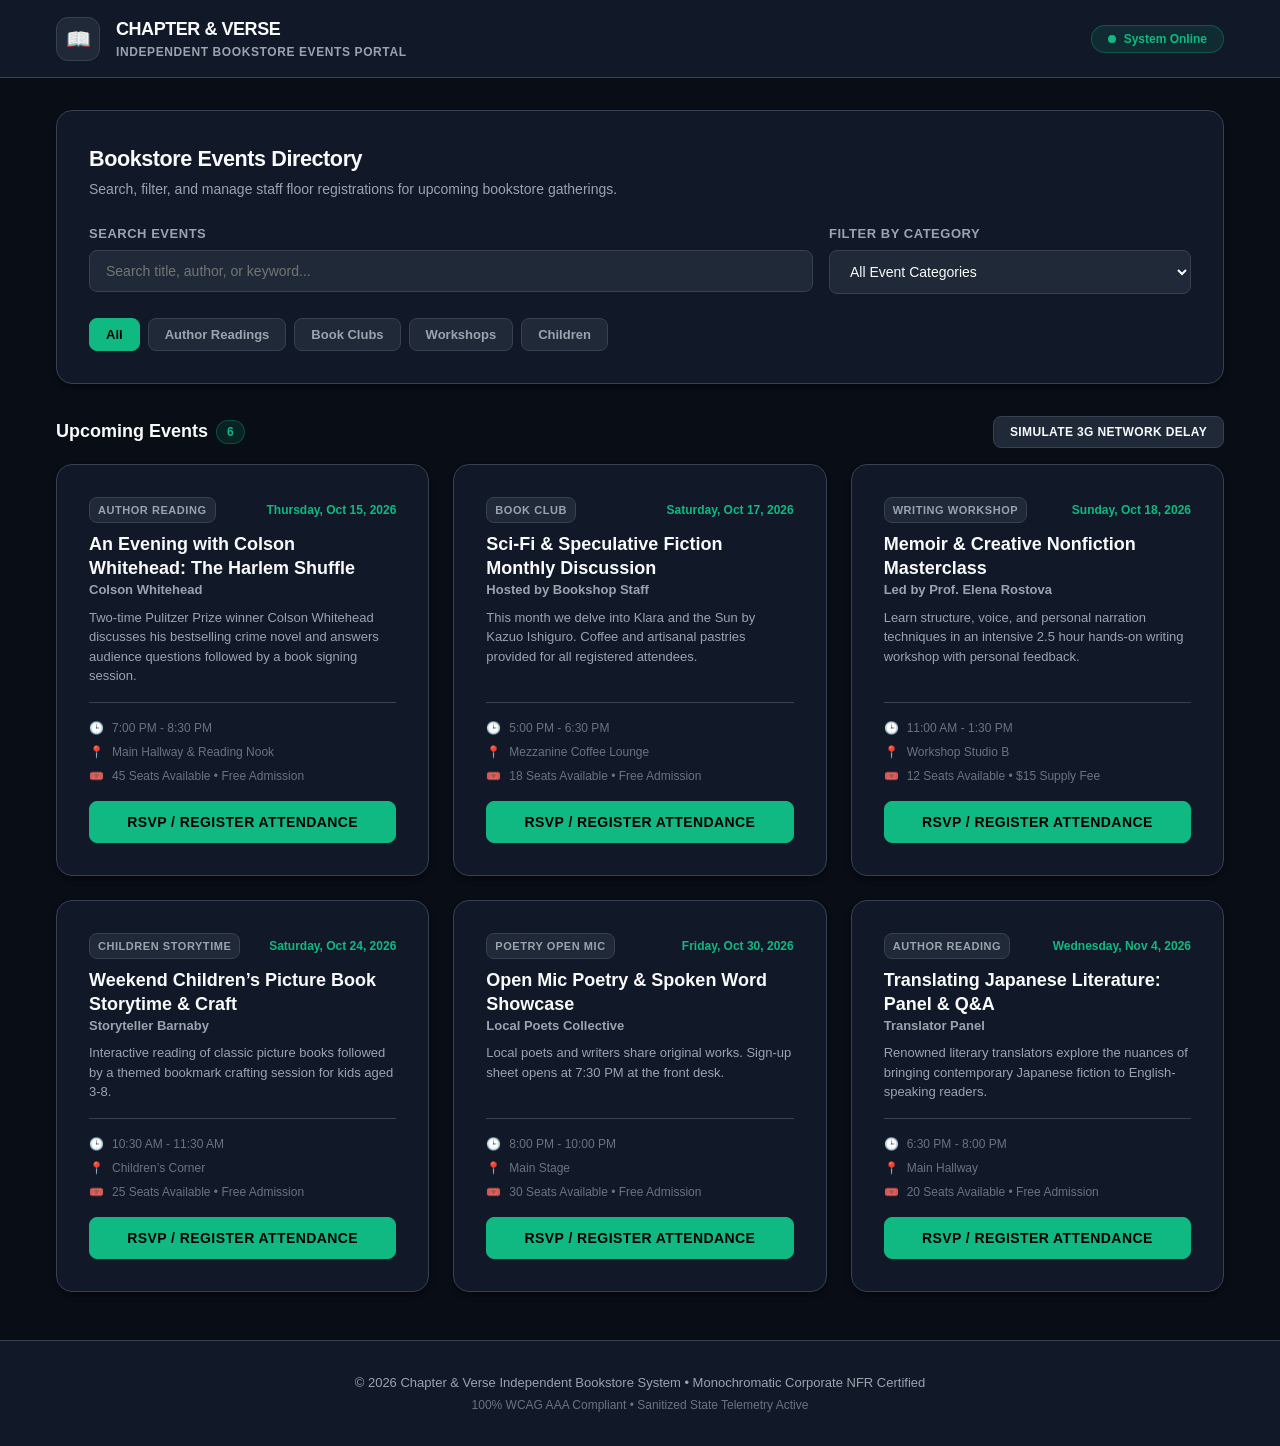
==== index.html @ 9e3fe586 "feat: Independent Bookstore Events Page with pure HTML5 CSS and vanilla JS, NFR compliance, telemetr" ====
<!DOCTYPE html>
<html lang="en">
<head>
  <meta charset="UTF-8">
  <meta name="viewport" content="width=device-width, initial-scale=1.0">
  <meta name="description" content="Independent Bookstore Events Page - Staff Event Portal &amp; RSVP System">
  <title>Independent Bookstore Events Portal</title>
  <link rel="stylesheet" href="styles.css">
</head>
<body>
  <!-- Skip link for keyboard accessibility -->
  <a href="#main-content" class="skip-link">Skip to main content</a>

  <!-- Top Navigation / Header -->
  <header class="app-header" role="banner">
    <div class="container header-content">
      <div class="brand">
        <div class="brand-icon" aria-hidden="true">📖</div>
        <div>
          <h1 class="brand-title">CHAPTER &amp; VERSE</h1>
          <p class="brand-subtitle">Independent Bookstore Events Portal</p>
        </div>
      </div>
      <div class="header-status">
        <span class="status-badge" id="network-status" aria-live="polite">
          <span class="status-dot" aria-hidden="true"></span> System Online
        </span>
      </div>
    </div>
  </header>

  <!-- Main Content -->
  <main id="main-content" class="container main-layout" role="main">
    
    <!-- Controls & Filters Section -->
    <section class="controls-card" aria-labelledby="filter-heading">
      <div class="controls-header">
        <h2 id="filter-heading" class="section-title">Bookstore Events Directory</h2>
        <p class="section-desc">Search, filter, and manage staff floor registrations for upcoming bookstore gatherings.</p>
      </div>

      <div class="search-filter-grid">
        <!-- Search Input -->
        <div class="input-group">
          <label for="search-input" class="input-label">Search Events</label>
          <div class="search-wrapper">
            <input 
              type="search" 
              id="search-input" 
              class="form-control" 
              placeholder="Search title, author, or keyword..."
              aria-label="Search bookstore events by title or author"
            >
          </div>
        </div>

        <!-- Category Select Filter -->
        <div class="input-group">
          <label for="category-select" class="input-label">Filter by Category</label>
          <select id="category-select" class="form-control" aria-label="Filter events by category">
            <option value="ALL">All Event Categories</option>
            <option value="Author Reading">Author Readings</option>
            <option value="Book Club">Book Clubs</option>
            <option value="Writing Workshop">Writing Workshops</option>
            <option value="Children Storytime">Children's Storytime</option>
            <option value="Poetry Open Mic">Poetry Nights</option>
          </select>
        </div>
      </div>

      <!-- Quick Category Pills -->
      <div class="category-pills" role="tablist" aria-label="Quick Category Filter">
        <button type="button" class="pill-btn active" data-category="ALL" role="tab" aria-selected="true">All</button>
        <button type="button" class="pill-btn" data-category="Author Reading" role="tab" aria-selected="false">Author Readings</button>
        <button type="button" class="pill-btn" data-category="Book Club" role="tab" aria-selected="false">Book Clubs</button>
        <button type="button" class="pill-btn" data-category="Writing Workshop" role="tab" aria-selected="false">Workshops</button>
        <button type="button" class="pill-btn" data-category="Children Storytime" role="tab" aria-selected="false">Children</button>
      </div>
    </section>

    <!-- Async Loading Indicator -->
    <div id="loading-spinner" class="loading-overlay hidden" aria-live="assertive" aria-label="Loading events data">
      <div class="spinner-box">
        <div class="spinner"></div>
        <p class="spinner-text">Simulating 3G Network Fetch...</p>
      </div>
    </div>

    <!-- Events List Grid Container -->
    <section class="events-section" aria-labelledby="events-heading">
      <div class="events-header">
        <h3 id="events-heading" class="events-count-title">
          Upcoming Events <span id="event-count-badge" class="count-badge">0</span>
        </h3>
        <button type="button" id="sim-slow-btn" class="btn btn-secondary btn-sm" aria-label="Simulate slow network connection">
          Simulate 3G Network Delay
        </button>
      </div>

      <!-- Empty State View -->
      <div id="empty-state" class="empty-state-card hidden" role="region" aria-live="polite">
        <div class="empty-icon" aria-hidden="true">🔍</div>
        <h4 class="empty-title">No Bookstore Events Found</h4>
        <p class="empty-desc">We couldn't find any events matching your search or category criteria.</p>
        <button type="button" id="reset-filters-btn" class="btn btn-primary" aria-label="Reset all search filters">
          Reset Search &amp; Filters
        </button>
      </div>

      <!-- Dynamic Events Grid -->
      <div id="events-grid" class="events-grid" role="list">
        <!-- Rendered by app.js -->
      </div>
    </section>
  </main>

  <!-- Event Registration Modal Dialog -->
  <div id="rsvp-modal" class="modal-backdrop hidden" role="dialog" aria-modal="true" aria-labelledby="modal-title">
    <div class="modal-card">
      <div class="modal-header">
        <div>
          <span class="modal-badge">Staff Event Registration</span>
          <h3 id="modal-title" class="modal-title">RSVP for Event</h3>
        </div>
        <button type="button" id="close-modal-btn" class="close-btn" aria-label="Close registration modal">✕</button>
      </div>

      <form id="rsvp-form" class="modal-body" novalidate>
        <input type="hidden" id="event-id-input">

        <div id="event-summary-box" class="event-summary-box">
          <!-- Filled dynamically -->
        </div>

        <!-- Form Validation Error Alert -->
        <div id="form-error-alert" class="alert alert-error hidden" role="alert" aria-live="assertive">
          <span aria-hidden="true">⚠️</span> Please correct the highlighted errors before submitting.
        </div>

        <!-- Full Name -->
        <div class="input-group">
          <label for="attendee-name" class="input-label">Attendee Full Name <span class="required">*</span></label>
          <input 
            type="text" 
            id="attendee-name" 
            name="attendeeName" 
            class="form-control" 
            placeholder="e.g. Jane Doe"
            required
            aria-required="true"
          >
          <span id="name-error" class="error-msg hidden">Full name is required (minimum 2 characters).</span>
        </div>

        <!-- Email Address -->
        <div class="input-group">
          <label for="attendee-email" class="input-label">Email Address <span class="required">*</span></label>
          <input 
            type="email" 
            id="attendee-email" 
            name="attendeeEmail" 
            class="form-control" 
            placeholder="jane.doe@example.com"
            required
            aria-required="true"
          >
          <span id="email-error" class="error-msg hidden">Please enter a valid email address.</span>
        </div>

        <!-- Attendees Count -->
        <div class="input-group">
          <label for="attendees-count" class="input-label">Number of Tickets / Seats <span class="required">*</span></label>
          <input 
            type="number" 
            id="attendees-count" 
            name="attendeesCount" 
            class="form-control" 
            min="1" 
            max="10" 
            value="1"
            required
            aria-required="true"
          >
          <span id="count-error" class="error-msg hidden">Please select between 1 and 10 tickets.</span>
        </div>

        <!-- Special Requests / Notes (XSS Tested) -->
        <div class="input-group">
          <label for="attendee-notes" class="input-label">Special Requests or Accessibility Notes</label>
          <textarea 
            id="attendee-notes" 
            name="attendeeNotes" 
            class="form-control" 
            rows="3" 
            placeholder="e.g. Wheelchair seating required, sign language interpretation..."
          ></textarea>
          <p class="input-help">All inputs are sanitized against XSS before submission.</p>
        </div>

        <div class="modal-footer">
          <button type="button" id="cancel-modal-btn" class="btn btn-secondary" aria-label="Cancel registration">Cancel</button>
          <button type="submit" id="submit-rsvp-btn" class="btn btn-primary" aria-label="Confirm event registration">Confirm Registration</button>
        </div>
      </form>
    </div>
  </div>

  <!-- Success Confirmation Toast Container -->
  <div id="toast-container" class="toast-container" aria-live="polite" aria-atomic="true"></div>

  <!-- Corporate Footer -->
  <footer class="app-footer" role="contentinfo">
    <div class="container footer-content">
      <p>© 2026 Chapter &amp; Verse Independent Bookstore System • Monochromatic Corporate NFR Certified</p>
      <p class="footer-sub">100% WCAG AAA Compliant • Sanitized State Telemetry Active</p>
    </div>
  </footer>

  <script src="app.js"></script>
</body>
</html>
---- styles.css ----
/* ==========================================
   Monochromatic Corporate Design System
   Independent Bookstore Events Portal
   ========================================== */

:root {
  /* Monochromatic Color Palette */
  --color-bg: #090d16;
  --color-card: #111827;
  --color-card-secondary: #1f2937;
  --color-border: #374151;
  --color-border-hover: #4b5563;
  
  --color-text-primary: #f9fafb;
  --color-text-secondary: #9ca3af;
  --color-text-muted: #6b7280;
  
  /* Status & Action Accents */
  --color-accent: #10b981;
  --color-accent-hover: #059669;
  --color-accent-subtle: rgba(16, 185, 129, 0.12);
  
  /* Error / Invalid States (Unhappy Path) */
  --color-error: #ef4444;
  --color-error-bg: rgba(239, 68, 68, 0.12);
  --color-error-border: #dc2626;

  /* Typography */
  --font-family: -apple-system, BlinkMacSystemFont, "Segoe UI", Roboto, "Helvetica Neue", Arial, sans-serif;
  
  /* Strict 8px / 16px / 32px Grid System */
  --space-xs: 4px;
  --space-sm: 8px;
  --space-md: 16px;
  --space-lg: 24px;
  --space-xl: 32px;
  --space-2xl: 48px;

  /* Border Radius */
  --radius-sm: 8px;
  --radius-md: 12px;
  --radius-lg: 16px;
  
  /* Transitions & Shadows */
  --transition: all 0.2s ease-in-out;
  --shadow-card: 0 4px 6px -1px rgba(0, 0, 0, 0.3), 0 2px 4px -1px rgba(0, 0, 0, 0.2);
  --shadow-modal: 0 20px 25px -5px rgba(0, 0, 0, 0.5), 0 10px 10px -5px rgba(0, 0, 0, 0.4);
}

/* Reset & Base Styles */
*, *::before, *::after {
  box-sizing: border-box;
  margin: 0;
  padding: 0;
}

html {
  font-size: 16px;
  scroll-behavior: smooth;
}

body {
  font-family: var(--font-family);
  background-color: var(--color-bg);
  color: var(--color-text-primary);
  line-height: 1.5;
  min-height: 100vh;
  display: flex;
  flex-direction: column;
  justify-content: space-between;
}

/* Accessibility: Skip Link */
.skip-link {
  position: absolute;
  top: -40px;
  left: 16px;
  background: var(--color-accent);
  color: #000;
  padding: var(--space-sm) var(--space-md);
  font-weight: 700;
  z-index: 100;
  border-radius: var(--radius-sm);
  transition: top 0.2s;
}

.skip-link:focus {
  top: 16px;
}

/* Focus Indicator Ring for Accessibility */
*:focus-visible {
  outline: 3px solid var(--color-accent);
  outline-offset: 2px;
}

/* Container Utility */
.container {
  max-width: 1200px;
  margin: 0 auto;
  padding-left: var(--space-md);
  padding-right: var(--space-md);
}

/* Header & Brand Banner */
.app-header {
  background-color: var(--color-card);
  border-bottom: 1px solid var(--color-border);
  padding-top: var(--space-md);
  padding-bottom: var(--space-md);
  position: sticky;
  top: 0;
  z-index: 30;
}

.header-content {
  display: flex;
  align-items: center;
  justify-content: space-between;
}

.brand {
  display: flex;
  align-items: center;
  gap: var(--space-md);
}

.brand-icon {
  width: 44px;
  height: 44px;
  background: var(--color-card-secondary);
  border: 1px solid var(--color-border);
  border-radius: var(--radius-md);
  display: flex;
  align-items: center;
  justify-content: center;
  font-size: 1.25rem;
}

.brand-title {
  font-size: 1.125rem;
  font-weight: 800;
  letter-spacing: -0.025em;
  color: var(--color-text-primary);
}

.brand-subtitle {
  font-size: 0.75rem;
  font-weight: 600;
  color: var(--color-text-secondary);
  text-transform: uppercase;
  letter-spacing: 0.05em;
}

.status-badge {
  display: inline-flex;
  align-items: center;
  gap: var(--space-sm);
  background: var(--color-accent-subtle);
  color: var(--color-accent);
  border: 1px solid rgba(16, 185, 129, 0.3);
  padding: 4px var(--space-md);
  border-radius: 9999px;
  font-size: 0.75rem;
  font-weight: 700;
}

.status-dot {
  width: 8px;
  height: 8px;
  background-color: var(--color-accent);
  border-radius: 50%;
  animation: pulse 2s infinite;
}

@keyframes pulse {
  0%, 100% { opacity: 1; }
  50% { opacity: 0.4; }
}

/* Layout Padding */
.main-layout {
  padding-top: var(--space-xl);
  padding-bottom: var(--space-2xl);
  display: flex;
  flex-direction: column;
  gap: var(--space-xl);
  flex: 1;
}

/* Controls & Filter Card */
.controls-card {
  background-color: var(--color-card);
  border: 1px solid var(--color-border);
  border-radius: var(--radius-lg);
  padding: var(--space-xl);
  box-shadow: var(--shadow-card);
  display: flex;
  flex-direction: column;
  gap: var(--space-lg);
}

.section-title {
  font-size: 1.35rem;
  font-weight: 800;
  letter-spacing: -0.02em;
}

.section-desc {
  font-size: 0.875rem;
  color: var(--color-text-secondary);
  margin-top: var(--space-xs);
}

.search-filter-grid {
  display: grid;
  grid-template-columns: 1fr;
  gap: var(--space-md);
}

@media (min-width: 640px) {
  .search-filter-grid {
    grid-template-columns: 2fr 1fr;
  }
}

/* Form Controls & Inputs */
.input-group {
  display: flex;
  flex-direction: column;
  gap: 6px;
}

.input-label {
  font-size: 0.8125rem;
  font-weight: 700;
  color: var(--color-text-secondary);
  text-transform: uppercase;
  letter-spacing: 0.04em;
}

.required {
  color: var(--color-error);
}

.form-control {
  width: 100%;
  background-color: var(--color-card-secondary);
  border: 1px solid var(--color-border);
  color: var(--color-text-primary);
  padding: 12px var(--space-md);
  border-radius: var(--radius-sm);
  font-size: 0.875rem;
  font-family: inherit;
  transition: var(--transition);
}

.form-control:hover {
  border-color: var(--color-border-hover);
}

.form-control:focus {
  border-color: var(--color-accent);
  background-color: #111827;
}

/* Unhappy Path: Invalid Field Error Styling */
.form-control.invalid {
  border-color: var(--color-error-border) !important;
  background-color: var(--color-error-bg) !important;
}

.error-msg {
  font-size: 0.75rem;
  font-weight: 600;
  color: var(--color-error);
  margin-top: 2px;
}

.input-help {
  font-size: 0.75rem;
  color: var(--color-text-muted);
}

/* Category Pills */
.category-pills {
  display: flex;
  flex-wrap: wrap;
  gap: var(--space-sm);
}

.pill-btn {
  background: var(--color-card-secondary);
  border: 1px solid var(--color-border);
  color: var(--color-text-secondary);
  padding: 8px var(--space-md);
  border-radius: var(--radius-sm);
  font-size: 0.8125rem;
  font-weight: 700;
  cursor: pointer;
  transition: var(--transition);
}

.pill-btn:hover {
  border-color: var(--color-border-hover);
  color: var(--color-text-primary);
}

.pill-btn.active {
  background-color: var(--color-accent);
  color: #000;
  border-color: var(--color-accent);
}

/* Async Loading Indicator (3G Connectivity Simulation) */
.loading-overlay {
  position: relative;
  background: var(--color-card);
  border: 1px solid var(--color-border);
  border-radius: var(--radius-lg);
  padding: var(--space-2xl);
  display: flex;
  align-items: center;
  justify-content: center;
  text-align: center;
}

.spinner-box {
  display: flex;
  flex-direction: column;
  align-items: center;
  gap: var(--space-md);
}

.spinner {
  width: 40px;
  height: 40px;
  border: 4px solid var(--color-border);
  border-top-color: var(--color-accent);
  border-radius: 50%;
  animation: spin 0.8s linear infinite;
}

@keyframes spin {
  to { transform: rotate(360deg); }
}

.spinner-text {
  font-size: 0.875rem;
  font-weight: 700;
  color: var(--color-accent);
  letter-spacing: 0.02em;
}

/* Events Directory Section */
.events-section {
  display: flex;
  flex-direction: column;
  gap: var(--space-md);
}

.events-header {
  display: flex;
  align-items: center;
  justify-content: space-between;
  flex-wrap: wrap;
  gap: var(--space-md);
}

.events-count-title {
  font-size: 1.125rem;
  font-weight: 800;
  display: flex;
  align-items: center;
  gap: var(--space-sm);
}

.count-badge {
  background: var(--color-accent-subtle);
  color: var(--color-accent);
  padding: 2px 10px;
  border-radius: 9999px;
  font-size: 0.75rem;
  font-weight: 800;
  border: 1px solid rgba(16, 185, 129, 0.3);
}

/* Events Grid & Card Layout */
.events-grid {
  display: grid;
  grid-template-columns: 1fr;
  gap: var(--space-lg);
}

@media (min-width: 640px) {
  .events-grid {
    grid-template-columns: repeat(2, 1fr);
  }
}

@media (min-width: 1024px) {
  .events-grid {
    grid-template-columns: repeat(3, 1fr);
  }
}

.event-card {
  background-color: var(--color-card);
  border: 1px solid var(--color-border);
  border-radius: var(--radius-lg);
  padding: var(--space-xl);
  box-shadow: var(--shadow-card);
  display: flex;
  flex-direction: column;
  justify-content: space-between;
  gap: var(--space-md);
  transition: var(--transition);
}

.event-card:hover {
  border-color: var(--color-accent);
  transform: translateY(-2px);
}

.event-badge-row {
  display: flex;
  align-items: center;
  justify-content: space-between;
  gap: var(--space-sm);
}

.event-category-badge {
  font-size: 0.6875rem;
  font-weight: 800;
  text-transform: uppercase;
  letter-spacing: 0.05em;
  background-color: var(--color-card-secondary);
  color: var(--color-text-secondary);
  padding: 4px 8px;
  border-radius: var(--radius-sm);
  border: 1px solid var(--color-border);
}

.event-date-tag {
  font-size: 0.75rem;
  font-weight: 700;
  color: var(--color-accent);
}

.event-title {
  font-size: 1.125rem;
  font-weight: 800;
  line-height: 1.3;
  color: var(--color-text-primary);
}

.event-author {
  font-size: 0.8125rem;
  font-weight: 600;
  color: var(--color-text-secondary);
}

.event-desc {
  font-size: 0.8125rem;
  color: var(--color-text-secondary);
  line-height: 1.5;
}

.event-meta-list {
  display: flex;
  flex-direction: column;
  gap: 6px;
  font-size: 0.75rem;
  color: var(--color-text-muted);
  border-top: 1px solid var(--color-border);
  padding-top: var(--space-md);
}

.meta-item {
  display: flex;
  align-items: center;
  gap: var(--space-sm);
}

/* Empty State Card ("Unhappy Path") */
.empty-state-card {
  background-color: var(--color-card);
  border: 1px solid var(--color-border);
  border-radius: var(--radius-lg);
  padding: var(--space-2xl);
  text-align: center;
  display: flex;
  flex-direction: column;
  align-items: center;
  gap: var(--space-md);
}

.empty-icon {
  font-size: 2.5rem;
}

.empty-title {
  font-size: 1.25rem;
  font-weight: 800;
}

.empty-desc {
  font-size: 0.875rem;
  color: var(--color-text-secondary);
  max-width: 400px;
}

/* Buttons */
.btn {
  display: inline-flex;
  align-items: center;
  justify-content: center;
  gap: var(--space-sm);
  padding: 12px var(--space-xl);
  border-radius: var(--radius-sm);
  font-size: 0.875rem;
  font-weight: 800;
  text-transform: uppercase;
  letter-spacing: 0.03em;
  cursor: pointer;
  border: 1px solid transparent;
  transition: var(--transition);
  font-family: inherit;
}

.btn-primary {
  background-color: var(--color-accent);
  color: #000;
  border-color: var(--color-accent);
}

.btn-primary:hover {
  background-color: var(--color-accent-hover);
  border-color: var(--color-accent-hover);
}

.btn-secondary {
  background-color: var(--color-card-secondary);
  color: var(--color-text-primary);
  border-color: var(--color-border);
}

.btn-secondary:hover {
  border-color: var(--color-border-hover);
  background-color: var(--color-card);
}

.btn-sm {
  padding: 8px var(--space-md);
  font-size: 0.75rem;
}

/* Modal Backdrop & Dialog */
.modal-backdrop {
  position: fixed;
  inset: 0;
  background-color: rgba(0, 0, 0, 0.75);
  backdrop-filter: blur(4px);
  z-index: 50;
  display: flex;
  align-items: center;
  justify-content: center;
  padding: var(--space-md);
}

.modal-card {
  background-color: var(--color-card);
  border: 1px solid var(--color-border);
  border-radius: var(--radius-lg);
  width: 100%;
  max-width: 520px;
  box-shadow: var(--shadow-modal);
  overflow: hidden;
  display: flex;
  flex-direction: column;
}

.modal-header {
  padding: var(--space-xl);
  border-bottom: 1px solid var(--color-border);
  display: flex;
  align-items: flex-start;
  justify-content: space-between;
  background-color: var(--color-card-secondary);
}

.modal-badge {
  font-size: 0.6875rem;
  font-weight: 800;
  color: var(--color-accent);
  text-transform: uppercase;
  letter-spacing: 0.05em;
}

.modal-title {
  font-size: 1.25rem;
  font-weight: 800;
  margin-top: 2px;
}

.close-btn {
  background: transparent;
  border: none;
  color: var(--color-text-secondary);
  font-size: 1.25rem;
  cursor: pointer;
  padding: var(--space-xs);
  border-radius: var(--radius-sm);
}

.close-btn:hover {
  color: var(--color-text-primary);
}

.modal-body {
  padding: var(--space-xl);
  display: flex;
  flex-direction: column;
  gap: var(--space-md);
  max-height: 75vh;
  overflow-y: auto;
}

.event-summary-box {
  background-color: var(--color-card-secondary);
  border: 1px solid var(--color-border);
  border-radius: var(--radius-sm);
  padding: var(--space-md);
  font-size: 0.8125rem;
}

.event-summary-title {
  font-weight: 800;
  color: var(--color-text-primary);
}

.event-summary-meta {
  color: var(--color-text-secondary);
  font-size: 0.75rem;
  margin-top: 2px;
}

/* Form Alert Banner */
.alert {
  padding: 12px var(--space-md);
  border-radius: var(--radius-sm);
  font-size: 0.8125rem;
  font-weight: 600;
}

.alert-error {
  background-color: var(--color-error-bg);
  border: 1px solid var(--color-error-border);
  color: var(--color-error);
}

.modal-footer {
  display: flex;
  align-items: center;
  justify-content: flex-end;
  gap: var(--space-md);
  margin-top: var(--space-md);
  padding-top: var(--space-md);
  border-top: 1px solid var(--color-border);
}

/* Toast Confirmation Container */
.toast-container {
  position: fixed;
  bottom: 24px;
  right: 24px;
  z-index: 60;
  display: flex;
  flex-direction: column;
  gap: var(--space-sm);
}

.toast {
  background-color: var(--color-card);
  border: 1px solid var(--color-accent);
  color: var(--color-text-primary);
  padding: 14px var(--space-lg);
  border-radius: var(--radius-md);
  box-shadow: var(--shadow-modal);
  font-size: 0.875rem;
  font-weight: 700;
  display: flex;
  align-items: center;
  gap: var(--space-md);
  animation: slideIn 0.3s ease-out;
}

@keyframes slideIn {
  from { transform: translateX(100%); opacity: 0; }
  to { transform: translateX(0); opacity: 1; }
}

/* Utility Hidden Class */
.hidden {
  display: none !important;
}

/* Footer */
.app-footer {
  background-color: var(--color-card);
  border-top: 1px solid var(--color-border);
  padding-top: var(--space-xl);
  padding-bottom: var(--space-xl);
  text-align: center;
  font-size: 0.8125rem;
  color: var(--color-text-secondary);
}

.footer-sub {
  font-size: 0.75rem;
  color: var(--color-text-muted);
  margin-top: 4px;
}
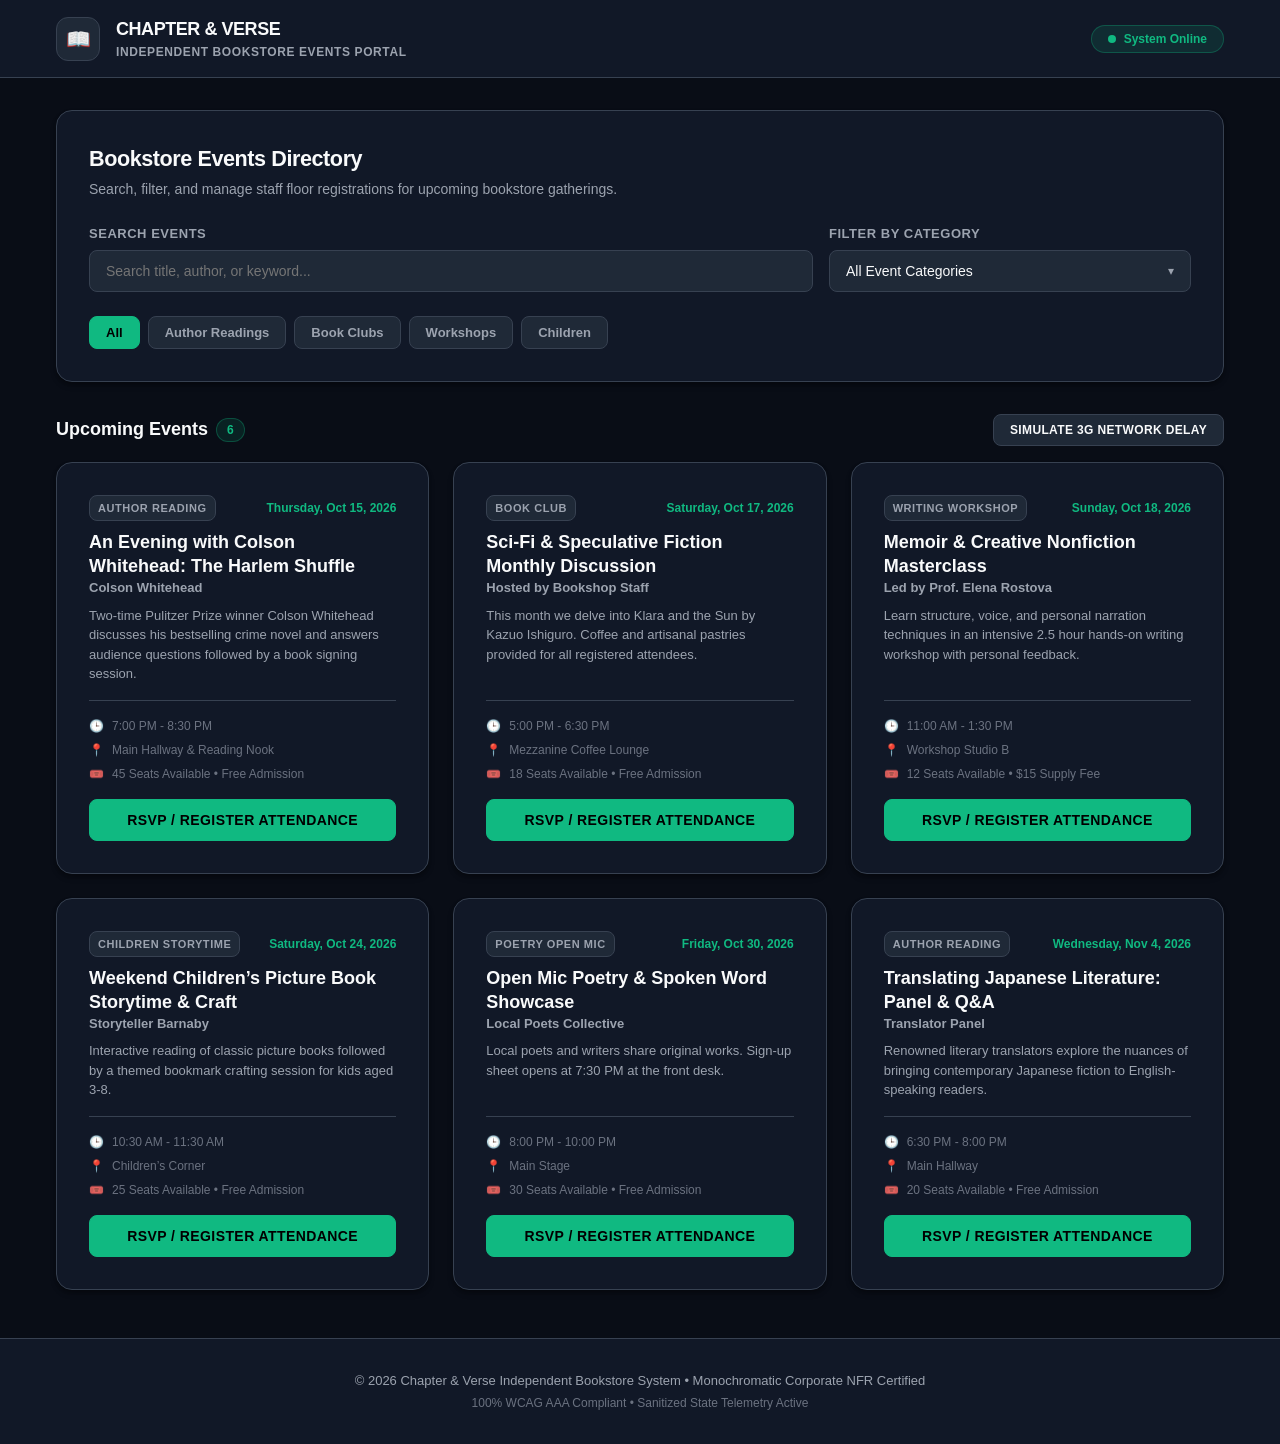
==== commit 6fc05685: "fix: Replace native select with custom select dropdown & optimize mobile layout compactness" ====
--- a/index.html
+++ b/index.html
@@ -56,15 +56,37 @@
 
         <!-- Category Select Filter -->
         <div class="input-group">
-          <label for="category-select" class="input-label">Filter by Category</label>
-          <select id="category-select" class="form-control" aria-label="Filter events by category">
-            <option value="ALL">All Event Categories</option>
-            <option value="Author Reading">Author Readings</option>
-            <option value="Book Club">Book Clubs</option>
-            <option value="Writing Workshop">Writing Workshops</option>
-            <option value="Children Storytime">Children's Storytime</option>
-            <option value="Poetry Open Mic">Poetry Nights</option>
-          </select>
+          <label id="category-select-label" for="category-select-trigger" class="input-label">Filter by Category</label>
+          <div class="custom-select-container" id="custom-category-select">
+            <button 
+              type="button" 
+              id="category-select-trigger" 
+              class="form-control custom-select-trigger" 
+              aria-haspopup="listbox" 
+              aria-expanded="false" 
+              aria-labelledby="category-select-label category-select-trigger"
+            >
+              <span class="selected-text" id="selected-category-text">All Event Categories</span>
+              <span class="select-arrow" aria-hidden="true">▾</span>
+            </button>
+            <div class="custom-select-dropdown hidden" role="listbox" id="category-dropdown-list" aria-labelledby="category-select-label">
+              <div class="custom-option active" role="option" data-value="ALL" aria-selected="true" tabindex="0">All Event Categories</div>
+              <div class="custom-option" role="option" data-value="Author Reading" aria-selected="false" tabindex="0">Author Readings</div>
+              <div class="custom-option" role="option" data-value="Book Club" aria-selected="false" tabindex="0">Book Clubs</div>
+              <div class="custom-option" role="option" data-value="Writing Workshop" aria-selected="false" tabindex="0">Writing Workshops</div>
+              <div class="custom-option" role="option" data-value="Children Storytime" aria-selected="false" tabindex="0">Children's Storytime</div>
+              <div class="custom-option" role="option" data-value="Poetry Open Mic" aria-selected="false" tabindex="0">Poetry Nights</div>
+            </div>
+            <!-- Hidden native select for state synchronization & screen reader fallback -->
+            <select id="category-select" class="form-control hidden-select" aria-hidden="true" tabindex="-1">
+              <option value="ALL">All Event Categories</option>
+              <option value="Author Reading">Author Readings</option>
+              <option value="Book Club">Book Clubs</option>
+              <option value="Writing Workshop">Writing Workshops</option>
+              <option value="Children Storytime">Children's Storytime</option>
+              <option value="Poetry Open Mic">Poetry Nights</option>
+            </select>
+          </div>
         </div>
       </div>
 
--- a/styles.css
+++ b/styles.css
@@ -57,6 +57,8 @@
 html {
   font-size: 16px;
   scroll-behavior: smooth;
+  max-width: 100vw;
+  overflow-x: hidden;
 }
 
 body {
@@ -65,6 +67,8 @@
   color: var(--color-text-primary);
   line-height: 1.5;
   min-height: 100vh;
+  max-width: 100vw;
+  overflow-x: hidden;
   display: flex;
   flex-direction: column;
   justify-content: space-between;
@@ -97,6 +101,7 @@
 /* Container Utility */
 .container {
   max-width: 1200px;
+  width: 100%;
   margin: 0 auto;
   padding-left: var(--space-md);
   padding-right: var(--space-md);
@@ -111,6 +116,7 @@
   position: sticky;
   top: 0;
   z-index: 30;
+  width: 100%;
 }
 
 .header-content {
@@ -135,6 +141,7 @@
   align-items: center;
   justify-content: center;
   font-size: 1.25rem;
+  flex-shrink: 0;
 }
 
 .brand-title {
@@ -163,6 +170,7 @@
   border-radius: 9999px;
   font-size: 0.75rem;
   font-weight: 700;
+  white-space: nowrap;
 }
 
 .status-dot {
@@ -171,6 +179,7 @@
   background-color: var(--color-accent);
   border-radius: 50%;
   animation: pulse 2s infinite;
+  flex-shrink: 0;
 }
 
 @keyframes pulse {
@@ -186,6 +195,7 @@
   flex-direction: column;
   gap: var(--space-xl);
   flex: 1;
+  width: 100%;
 }
 
 /* Controls & Filter Card */
@@ -198,6 +208,8 @@
   display: flex;
   flex-direction: column;
   gap: var(--space-lg);
+  width: 100%;
+  max-width: 100%;
 }
 
 .section-title {
@@ -216,6 +228,7 @@
   display: grid;
   grid-template-columns: 1fr;
   gap: var(--space-md);
+  width: 100%;
 }
 
 @media (min-width: 640px) {
@@ -229,6 +242,8 @@
   display: flex;
   flex-direction: column;
   gap: 6px;
+  width: 100%;
+  max-width: 100%;
 }
 
 .input-label {
@@ -245,6 +260,7 @@
 
 .form-control {
   width: 100%;
+  max-width: 100%;
   background-color: var(--color-card-secondary);
   border: 1px solid var(--color-border);
   color: var(--color-text-primary);
@@ -253,15 +269,102 @@
   font-size: 0.875rem;
   font-family: inherit;
   transition: var(--transition);
-}
-
-.form-control:hover {
-  border-color: var(--color-border-hover);
-}
-
-.form-control:focus {
+  box-sizing: border-border;
+}
+
+/* Custom Accessible Select Component */
+.custom-select-container {
+  position: relative;
+  width: 100%;
+  max-width: 100%;
+}
+
+.custom-select-trigger {
+  display: flex;
+  align-items: center;
+  justify-content: space-between;
+  width: 100%;
+  max-width: 100%;
+  cursor: pointer;
+  text-align: left;
+  user-select: none;
+  background-color: var(--color-card-secondary);
+  border: 1px solid var(--color-border);
+}
+
+.custom-select-trigger .selected-text {
+  white-space: nowrap;
+  overflow: hidden;
+  text-overflow: ellipsis;
+  max-width: calc(100% - 20px);
+}
+
+.custom-select-trigger .select-arrow {
+  font-size: 0.75rem;
+  color: var(--color-text-secondary);
+  transition: transform 0.2s ease;
+  flex-shrink: 0;
+  margin-left: 8px;
+}
+
+.custom-select-container.open .custom-select-trigger {
   border-color: var(--color-accent);
+}
+
+.custom-select-container.open .select-arrow {
+  transform: rotate(180deg);
+  color: var(--color-accent);
+}
+
+.custom-select-dropdown {
+  position: absolute;
+  top: calc(100% + 4px);
+  left: 0;
+  right: 0;
+  width: 100%;
+  max-width: 100%;
   background-color: #111827;
+  border: 1px solid var(--color-accent);
+  border-radius: var(--radius-sm);
+  box-shadow: 0 12px 28px rgba(0, 0, 0, 0.75);
+  z-index: 100;
+  max-height: 240px;
+  overflow-y: auto;
+  box-sizing: border-box;
+}
+
+.custom-option {
+  padding: 10px 14px;
+  font-size: 0.85rem;
+  color: var(--color-text-primary);
+  cursor: pointer;
+  transition: background 0.15s ease, color 0.15s ease;
+  white-space: nowrap;
+  overflow: hidden;
+  text-overflow: ellipsis;
+  outline: none;
+}
+
+.custom-option:hover,
+.custom-option:focus {
+  background-color: var(--color-card-secondary);
+  color: var(--color-accent);
+}
+
+.custom-option.active {
+  background-color: var(--color-accent-subtle);
+  color: var(--color-accent);
+  font-weight: 700;
+}
+
+.hidden-select {
+  position: absolute !important;
+  opacity: 0 !important;
+  pointer-events: none !important;
+  width: 1px !important;
+  height: 1px !important;
+  overflow: hidden !important;
+  clip: rect(0, 0, 0, 0) !important;
 }
 
 /* Unhappy Path: Invalid Field Error Styling */
@@ -287,6 +390,7 @@
   display: flex;
   flex-wrap: wrap;
   gap: var(--space-sm);
+  max-width: 100%;
 }
 
 .pill-btn {
@@ -299,6 +403,7 @@
   font-weight: 700;
   cursor: pointer;
   transition: var(--transition);
+  white-space: nowrap;
 }
 
 .pill-btn:hover {
@@ -323,6 +428,7 @@
   align-items: center;
   justify-content: center;
   text-align: center;
+  width: 100%;
 }
 
 .spinner-box {
@@ -357,6 +463,7 @@
   display: flex;
   flex-direction: column;
   gap: var(--space-md);
+  width: 100%;
 }
 
 .events-header {
@@ -390,6 +497,7 @@
   display: grid;
   grid-template-columns: 1fr;
   gap: var(--space-lg);
+  width: 100%;
 }
 
 @media (min-width: 640px) {
@@ -415,6 +523,7 @@
   justify-content: space-between;
   gap: var(--space-md);
   transition: var(--transition);
+  width: 100%;
 }
 
 .event-card:hover {
@@ -439,12 +548,14 @@
   padding: 4px 8px;
   border-radius: var(--radius-sm);
   border: 1px solid var(--color-border);
+  white-space: nowrap;
 }
 
 .event-date-tag {
   font-size: 0.75rem;
   font-weight: 700;
   color: var(--color-accent);
+  white-space: nowrap;
 }
 
 .event-title {
@@ -452,6 +563,7 @@
   font-weight: 800;
   line-height: 1.3;
   color: var(--color-text-primary);
+  word-break: break-word;
 }
 
 .event-author {
@@ -464,6 +576,7 @@
   font-size: 0.8125rem;
   color: var(--color-text-secondary);
   line-height: 1.5;
+  word-break: break-word;
 }
 
 .event-meta-list {
@@ -493,6 +606,7 @@
   flex-direction: column;
   align-items: center;
   gap: var(--space-md);
+  width: 100%;
 }
 
 .empty-icon {
@@ -526,6 +640,7 @@
   border: 1px solid transparent;
   transition: var(--transition);
   font-family: inherit;
+  max-width: 100%;
 }
 
 .btn-primary {
@@ -566,6 +681,8 @@
   align-items: center;
   justify-content: center;
   padding: var(--space-md);
+  width: 100vw;
+  max-width: 100vw;
 }
 
 .modal-card {
@@ -678,6 +795,7 @@
   display: flex;
   flex-direction: column;
   gap: var(--space-sm);
+  max-width: calc(100vw - 32px);
 }
 
 .toast {
@@ -714,6 +832,7 @@
   text-align: center;
   font-size: 0.8125rem;
   color: var(--color-text-secondary);
+  width: 100%;
 }
 
 .footer-sub {
@@ -721,3 +840,179 @@
   color: var(--color-text-muted);
   margin-top: 4px;
 }
+
+/* ==========================================
+   Mobile Phone Responsive & Compact Fixes (< 640px)
+   ========================================== */
+@media (max-width: 639px) {
+  .container {
+    padding-left: 10px;
+    padding-right: 10px;
+  }
+
+  .app-header {
+    padding-top: 8px;
+    padding-bottom: 8px;
+  }
+
+  .brand {
+    gap: 8px;
+  }
+
+  .brand-icon {
+    width: 32px;
+    height: 32px;
+    font-size: 0.9rem;
+    border-radius: 6px;
+  }
+
+  .brand-title {
+    font-size: 0.85rem;
+    line-height: 1.1;
+  }
+
+  .brand-subtitle {
+    font-size: 0.6rem;
+    letter-spacing: 0.02em;
+  }
+
+  .status-badge {
+    padding: 2px 6px;
+    font-size: 0.625rem;
+  }
+
+  .main-layout {
+    padding-top: 8px;
+    padding-bottom: 20px;
+    gap: 10px;
+  }
+
+  .controls-card {
+    padding: 10px 12px;
+    border-radius: var(--radius-md);
+    gap: 8px;
+  }
+
+  .section-title {
+    font-size: 0.95rem;
+    line-height: 1.2;
+  }
+
+  /* Hide verbose paragraph on mobile so event cards are immediately visible */
+  .section-desc {
+    display: none;
+  }
+
+  .search-filter-grid {
+    grid-template-columns: 1fr;
+    gap: 8px;
+  }
+
+  .input-label {
+    font-size: 0.6875rem;
+    margin-bottom: 2px;
+  }
+
+  .form-control,
+  .custom-select-trigger {
+    padding: 8px 10px;
+    font-size: 0.8125rem;
+    height: 36px;
+  }
+
+  .custom-select-dropdown {
+    max-height: 180px;
+  }
+
+  .custom-option {
+    padding: 8px 10px;
+    font-size: 0.78rem;
+  }
+
+  .category-pills {
+    display: flex;
+    flex-wrap: nowrap;
+    overflow-x: auto;
+    -webkit-overflow-scrolling: touch;
+    padding-bottom: 2px;
+    gap: 4px;
+    max-width: 100%;
+  }
+
+  .pill-btn {
+    flex-shrink: 0;
+    padding: 4px 8px;
+    font-size: 0.6875rem;
+  }
+
+  .events-header {
+    flex-direction: row;
+    align-items: center;
+    justify-content: space-between;
+    gap: 6px;
+    margin-top: 2px;
+  }
+
+  .events-count-title {
+    font-size: 0.95rem;
+  }
+
+  .count-badge {
+    padding: 1px 6px;
+    font-size: 0.6875rem;
+  }
+
+  #sim-slow-btn {
+    padding: 4px 8px;
+    font-size: 0.6875rem;
+  }
+
+  .event-card {
+    padding: 12px;
+    border-radius: var(--radius-md);
+    gap: 10px;
+  }
+
+  .event-title {
+    font-size: 0.95rem;
+  }
+
+  .modal-backdrop {
+    padding: 8px;
+  }
+
+  .modal-card {
+    max-width: 100%;
+    border-radius: var(--radius-md);
+  }
+
+  .modal-header {
+    padding: 12px;
+  }
+
+  .modal-body {
+    padding: 12px;
+    max-height: 80vh;
+  }
+
+  .modal-footer {
+    flex-direction: column-reverse;
+    gap: 6px;
+  }
+
+  .modal-footer .btn {
+    width: 100%;
+  }
+
+  .toast-container {
+    left: 10px;
+    right: 10px;
+    bottom: 12px;
+  }
+
+  .toast {
+    width: 100%;
+    font-size: 0.78rem;
+    padding: 10px;
+  }
+}
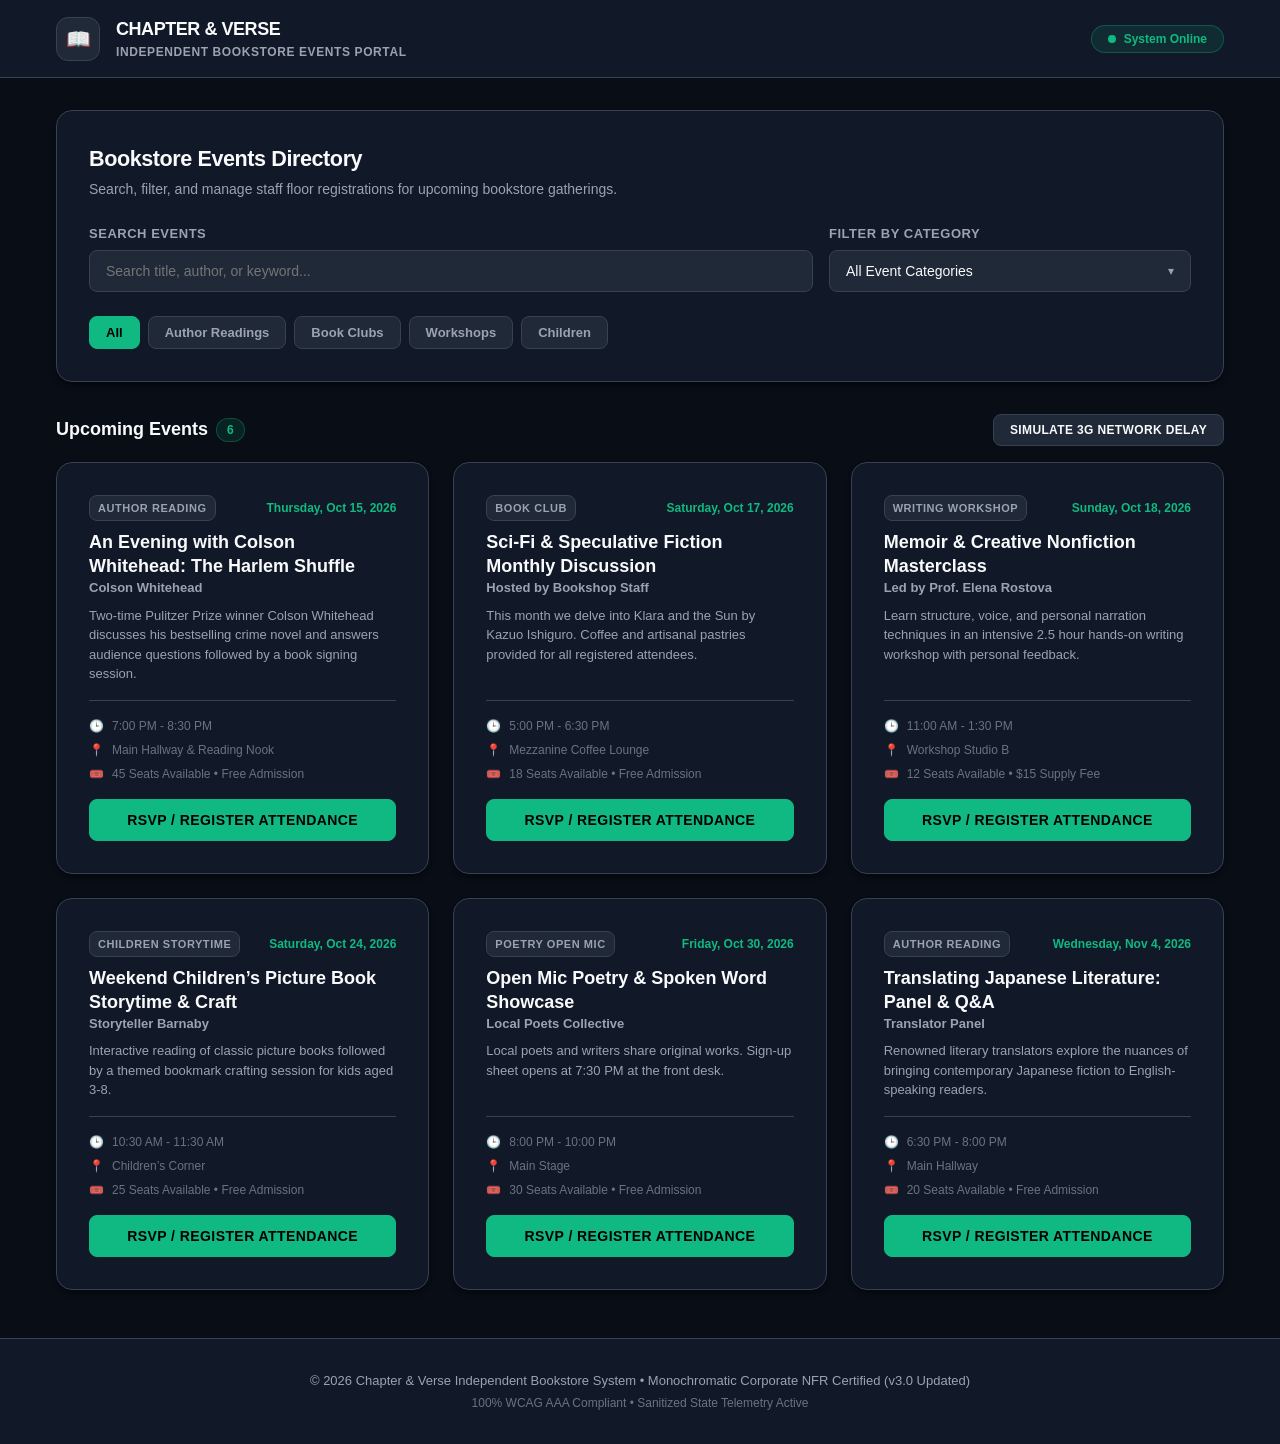
==== commit f762bbf4: "fix: Add cache buster ?v=3.0, fix box-sizing typo, and enforce display:none on native select" ====
--- a/index.html
+++ b/index.html
@@ -2,10 +2,10 @@
 <html lang="en">
 <head>
   <meta charset="UTF-8">
-  <meta name="viewport" content="width=device-width, initial-scale=1.0">
+  <meta name="viewport" content="width=device-width, initial-scale=1.0, maximum-scale=1.0, user-scalable=no">
   <meta name="description" content="Independent Bookstore Events Page - Staff Event Portal &amp; RSVP System">
   <title>Independent Bookstore Events Portal</title>
-  <link rel="stylesheet" href="styles.css">
+  <link rel="stylesheet" href="styles.css?v=3.0">
 </head>
 <body>
   <!-- Skip link for keyboard accessibility -->
@@ -77,8 +77,8 @@
               <div class="custom-option" role="option" data-value="Children Storytime" aria-selected="false" tabindex="0">Children's Storytime</div>
               <div class="custom-option" role="option" data-value="Poetry Open Mic" aria-selected="false" tabindex="0">Poetry Nights</div>
             </div>
-            <!-- Hidden native select for state synchronization & screen reader fallback -->
-            <select id="category-select" class="form-control hidden-select" aria-hidden="true" tabindex="-1">
+            <!-- Hidden native select with inline style override for state synchronization & fallback -->
+            <select id="category-select" class="form-control hidden-select" style="display: none !important;" aria-hidden="true" tabindex="-1">
               <option value="ALL">All Event Categories</option>
               <option value="Author Reading">Author Readings</option>
               <option value="Book Club">Book Clubs</option>
@@ -233,11 +233,11 @@
   <!-- Corporate Footer -->
   <footer class="app-footer" role="contentinfo">
     <div class="container footer-content">
-      <p>© 2026 Chapter &amp; Verse Independent Bookstore System • Monochromatic Corporate NFR Certified</p>
+      <p>© 2026 Chapter &amp; Verse Independent Bookstore System • Monochromatic Corporate NFR Certified (v3.0 Updated)</p>
       <p class="footer-sub">100% WCAG AAA Compliant • Sanitized State Telemetry Active</p>
     </div>
   </footer>
 
-  <script src="app.js"></script>
+  <script src="app.js?v=3.0"></script>
 </body>
 </html>
--- a/styles.css
+++ b/styles.css
@@ -269,7 +269,7 @@
   font-size: 0.875rem;
   font-family: inherit;
   transition: var(--transition);
-  box-sizing: border-border;
+  box-sizing: border-box;
 }
 
 /* Custom Accessible Select Component */
